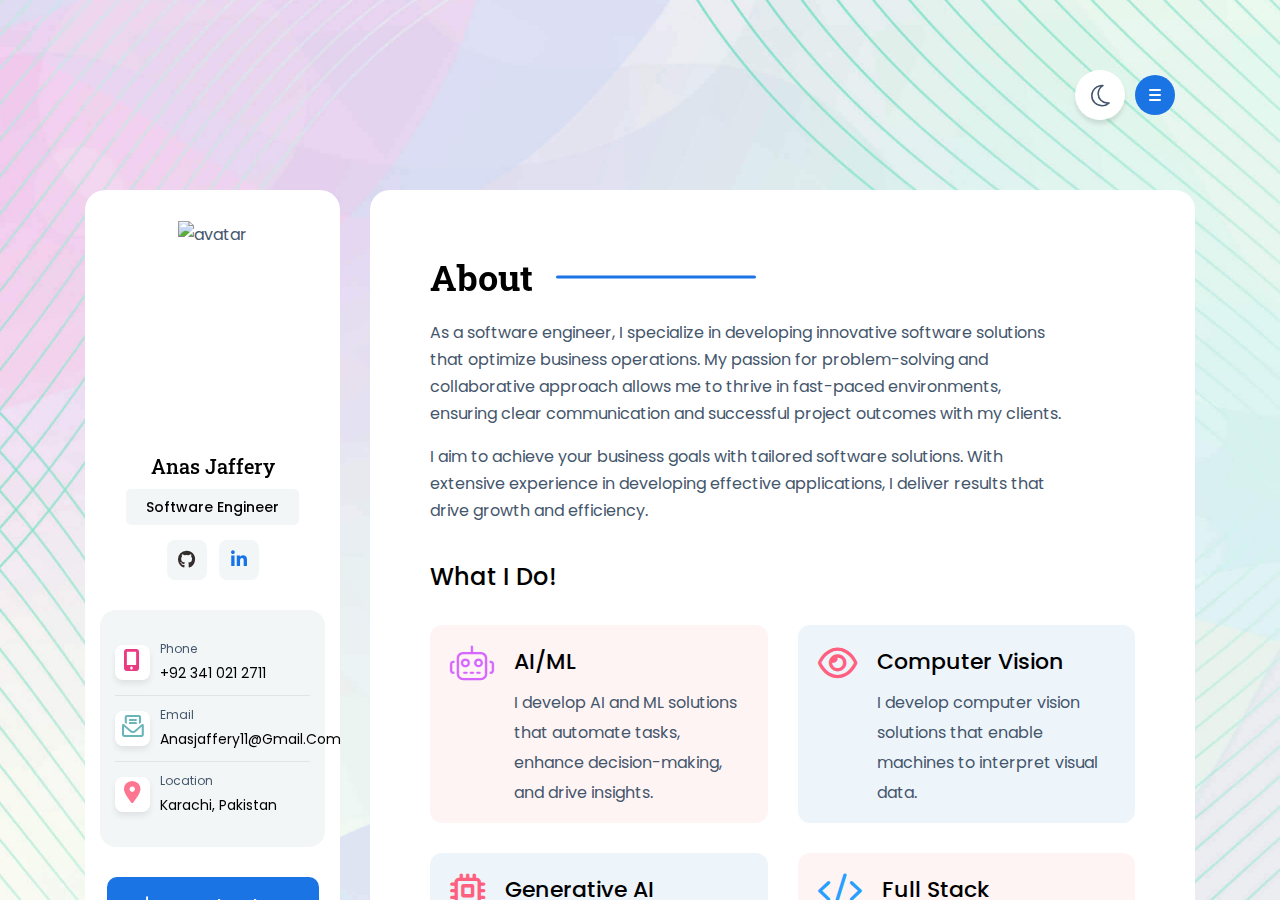
==== index.html @ a0712418 "My Portfolio" ====
<!Doctype html>
<html class="no-js" lang="zxx">
    <style>
        .shimmer-loader {
        position: fixed;
        top: 0;
        left: 0;
        width: 100%;
        height: 100%;
        background-color: #f0f0f0; /* Background color for the loader */
        display: flex;
        flex-direction: column;
        justify-content: center;
        align-items: center;
        z-index: 9999;
    }
    
    .shimmer-item {
        width: 80%;
        height: 20px;
        background-color: #e0e0e0;
        margin-bottom: 10px;
        position: relative;
        overflow: hidden;
    }
    
    .shimmer-item::before {
        content: "";
        position: absolute;
        top: 0;
        left: 0;
        width: 100%;
        height: 100%;
        background: linear-gradient(to right, #e0e0e0, #f0f0f0, #e0e0e0);
        background-size: 200% 200%;
        animation: shimmer 1.5s ease infinite;
    }
    
    @keyframes shimmer {
        0% {
            background-position: 0% 50%;
        }
        50% {
            background-position: 100% 50%;
        }
        100% {
            background-position: 0% 50%;
        }
    }
    </style>
    <script>
        document.addEventListener("DOMContentLoaded", function() {
        const loader = document.getElementById('shimmer-loader');
    
        window.onload = function() {
            loader.style.display = 'none';
        };
    });
    </script>
<head>
    <meta charset="utf-8">
    <meta http-equiv="x-ua-compatible" content="ie=edge">
    <title> Anas Jaffery  - Home Page</title>
    <meta name="description" content="">
    <meta name="viewport" content="width=device-width, initial-scale=1">
    <link rel="shortcut icon" type="image/x-icon" href="assets/img/favicon.png">
    <!-- Place favicon.ico in the root directory -->

    <!-- CSS here -->
    <link rel="stylesheet" href="assets/css/bootstrap.min.css">
    <link rel="stylesheet" href="assets/css/animate.min.css">
    <link rel="stylesheet" href="assets/css/fontawesome.min.css">
    <link rel="stylesheet" href="assets/css/all.min.css">
    <link rel="stylesheet" href="assets/css/odometer.min.css">
    <link rel="stylesheet" href="assets/css/jquery.modal.min.css">
    <link rel="stylesheet" href="assets/css/meanmenu.css">
    <link rel="stylesheet" href="assets/css/swipper.css">
    <link rel="stylesheet" href="assets/css/main.css">
</head>

<body>

    <div class="page-wrapper home-1" data-background="assets/img/bg/page-bg-1.jpg">

        <!-- PRELOADER -->
        <div id="shimmer-loader" class="shimmer-loader">
            <div class="shimmer-item"></div>
            <div class="shimmer-item"></div>
            <div class="shimmer-item"></div>
            <div class="shimmer-item"></div>
        </div>
            <!-- /PRELOADER -->

        <!-- header-start -->
        <div class="bostami-header-area mb-30 z-index-5">
            <div class="container">
                <div class="bostami-header-wrap">
                    <div class="row align-items-center">

                        <!-- logo -->
                        <div class="col-6">
                            <div class="bostami-header-logo">
                                <a class="site-logo" href="../index.html">
                                    <!-- <img src="assets/img/logo/logo-2.png" alt=""> -->
                                </a>
                            </div>
                        </div>

                        <!-- menu btn -->
                        <div class="col-6">
                            <div class="bostami-header-menu-btn text-right">
                                <div class="dark-btn dark-btn-stored dark-btn-icon">
                                    <i class="fa-light fa-moon"></i>
                                    <i class="fa-light fa-sun"></i>
                                </div>
                                <div class="menu-btn toggle_menu">
                                    <span></span>
                                    <span></span>
                                    <span></span>
                                </div>
                            </div>
                        </div>

                    </div>
                </div>

                <!-- mobile menu -->
                <div class="mobile-menu-wrap">
                    <div class="mobile-menu mobile_menu">
                    </div>
                </div>

            </div>
        </div>
        <!-- header-end -->

        <div class="container z-index-3">
            <div class="row">

                <!-- parsonal-info-start -->
                <div class="col-xxl-3 col-xl-3">
                    <div class="bostami-parsonal-info-area">
                        <div class="bostami-parsonal-info-wrap">

                            <!-- img -->
                            <div class="bostami-parsonal-info-img">
                                <img src="assets/img/parsonal-info/parson-img-1.png" alt="avatar">
                            </div>

                            <!-- name -->
                            <h4 class="bostami-parsonal-info-name">
                                <a href="#"> Anas Jaffery </a>
                            </h4>
                            <span class="bostami-parsonal-info-bio mb-15">Software Engineer</span>

                            <!-- socail link -->
                            <ul class="bostami-parsonal-info-social-link mb-30">
                                <!-- <li>
                                    <a href="#" class="facebook">
                                        <i class="fa-brands fa-facebook-f"></i>
                                    </a>
                                </li>
                                <li>
                                    <a href="#" class="twitter">
                                        <i class="fa-brands fa-twitter"></i>
                                    </a>
                                </li> -->
                                <li>
                                    <a href="https://github.com/Anas-Jaffery" class="instagram">
                                        <i class="fa-brands fa-github"></i>
                                    </a>
                                </li>
                                <li>
                                    <a href="http://linkedin.com/in/anas-jaffery-8995a21b2" class="linkedin">
                                        <i class="fa-brands fa-linkedin-in"></i>
                                    </a>
                                </li>
                            </ul>

                            <!-- contact -->
                            <div class="bostami-parsonal-info-contact mb-30">
                                <div class="bostami-parsonal-info-contact-item phone">
                                    <div class="icon">
                                        <i class="fa-solid fa-mobile-screen-button"></i>
                                    </div>
                                    <div class="text">
                                        <span>Phone</span>
                                        <p>+92 341 021 2711</p>
                                    </div>
                                </div>


                                <div class="bostami-parsonal-info-contact-item email">
                                    <div class="icon">
                                        <i class="fa-regular fa-envelope-open-text"></i>
                                    </div>
                                    <div class="text">
                                        <span>Email</span>
                                        <p>anasjaffery11@gmail.Com</p>
                                    </div>
                                </div>

                                <div class="bostami-parsonal-info-contact-item location">
                                    <div class="icon">
                                        <i class="fa-solid fa-location-dot"></i>
                                    </div>
                                    <div class="text">
                                        <span>Location</span>
                                        <p>Karachi, Pakistan

</p>
                                    </div>
                                </div>

                                <!-- <div class="bostami-parsonal-info-contact-item calendar">
                                    <div class="icon">
                                        <i class="fa-light fa-calendar-days"></i>
                                    </div>
                                    <div class="text">
                                        <span>Birthday</span>
                                        <p>August 20, 2002</p>
                                    </div>
                                </div> -->
                            </div>

                            <!-- cv button -->
                            <div class="bostami-parsonal-info-btn">
                                <a class="btn-1" href="anas_jaffery_resume.pdf">
                                    <span class="icon">
                                        <i class="fa-regular fa-download"></i>
                                    </span>
                                    Download CV
                                </a>
                            </div>

                        </div>
                    </div>
                </div>
                <!-- personal-info-end -->

                <!-- about-page-start -->
                <div class="col-xxl-8 col-xl-9">
                    <div class="bostami-page-content-wrap">

                        <!-- page title -->
                        <div class="section-wrapper pl-60 pr-60 pt-60">
                            <div class="bostami-page-title-wrap mb-35">
                                <h2 class="page-title">about</h2>
                                <p>As a software engineer, I specialize in developing innovative software solutions that optimize business operations. My passion for problem-solving and collaborative approach allows me to thrive in fast-paced environments, ensuring clear communication and successful project outcomes with my clients.
                                </p>
                                <p>I aim to achieve your business goals with tailored software solutions. With extensive experience in developing effective applications, I deliver results that drive growth and efficiency.
                                </p>
                            </div>
                        </div>

                        <!-- what-do -->
                        <div class="section-wrapper pl-60 pr-60">

                            <div class="bostami-section-title-wrap mb-30">
                                <h3 class="section-title">What I do!</h3>
                            </div>

                            <div class="bostami-what-do-wrap mb-30">
                                <div class="row">

                                    <!-- single item -->
                                    <div class="col-xxl-6 col-xl-6 col-lg-6">
                                        <div class="bostami-what-do-item bg-prink">
                                            <div class="icon">
                                                <i class="fa-light fa-robot"></i>
                                            </div>
                                            <div class="text">
                                                <h4 class="title">AI/ML</h4>
                                                <p>I develop AI and ML solutions that automate tasks, enhance decision-making, and drive insights.
                                                </p>
                                            </div>
                                        </div>
                                    </div>
                                    <!-- single item -->
                                    <div class="col-xxl-6 col-xl-6 col-lg-6">
                                        <div class="bostami-what-do-item bg-catkrill">
                                            <div class="icon">
                                                <i class="fa-regular fa-eye"></i>
                                            </div>
                                            <div class="text">
                                                <h4 class="title">Computer Vision</h4>
                                                <p>I develop computer vision solutions that enable machines to interpret visual data.
                                                </p>
                                            </div>
                                        </div>
                                    </div>
                                    <!-- single item -->
                                    <div class="col-xxl-6 col-xl-6 col-lg-6">
                                        <div class="bostami-what-do-item  bg-catkrill">
                                            <div class="icon">
                                                <i class="fa-regular fa-microchip"></i>
                                            </div>
                                            <div class="text">
                                                <h4 class="title">Generative AI</h4>
                                                <p>I create generative AI solutions that automate content creation, enhance creativity, and drive business growth effectively
                                                </p>
                                                <p>
                                                </p>
                                            </div>
                                        </div>
                                    </div>
                                    <!-- single item -->
                                    <div class="col-xxl-6 col-xl-6 col-lg-6">
                                        <div class="bostami-what-do-item bg-prink bg-blue">
                                            <div class="icon">
                                                <i class="fa-regular fa-code"></i>
                                            </div>
                                            <div class="text">
                                                <h4 class="title">Full Stack Development</h4>
                                                <p>I create innovative full stack applications that enhance user experience, improve functionality, and drive business growth effectively.
                                                </p>
                                            </div>
                                        </div>
                                    </div>

                                </div>
                            </div>

                        </div>

                        <!-- client -->
                        <div class="section-wrapper bg-light-white-2 pt-45 pb-60 pl-60 pr-60">

                            <!-- <div class="bostami-section-title-wrap text-center mb-50">
                                <h3 class="section-title">client</h3>
                            </div> -->

                            <!-- <div class="bostami-client-slider">
                                <div class="swiper-container client_slide_active">
                                    <div class="swiper-wrapper">

                                        <div class="swiper-slide">
                                            <img class="bostami-client-slider-logo"
                                                src="assets/img/client/client-logo-1.png" alt="">
                                        </div>

                                        <div class="swiper-slide">
                                            <img class="bostami-client-slider-logo"
                                                src="assets/img/client/client-logo-2.png" alt="">
                                        </div>

                                        <div class="swiper-slide">
                                            <img class="bostami-client-slider-logo"
                                                src="assets/img/client/client-logo-3.png" alt="">
                                        </div>
                                        <div class="swiper-slide">
                                            <img class="bostami-client-slider-logo"
                                                src="assets/img/client/client-logo-4.png" alt="">
                                        </div>

                                    </div>
                                </div>
                            </div>
 -->
                        </div>

                        <!-- footer copyright -->

                    </div>
                </div>
                <!-- about-page-end -->

                <!-- main-menu-start -->
                <div class="col-xxl-1 d-xxl-block d-none">
                    <div class="bostami-main-menu-wrap">
                        <nav class="bastami-main-menu main_menu">
                            <ul>
                                <li class="active">
                                    <a href="index.html">
                                        <span>
                                            <i class="fa-light fa-address-card"></i>
                                        </span>
                                        about
                                    </a>
                                </li>
                                <li>
                                    <a href="resume.html">
                                        <span>
                                            <i class="fa-light fa-file-user"></i>
                                        </span>
                                        Background
                                    </a>
                                </li>
                                <li>
                                    <a href="portfolio.html">
                                        <span>
                                            <i class="fa-light fa-briefcase"></i>
                                        </span>
                                        Projects
                                    </a>
                                </li>
                                <!-- <li>
                                    <a href="blog.html">
                                        <span>
                                            <i class="fa-light fa-newspaper"></i>
                                        </span>
                                        Blogs
                                    </a>
                                </li> -->
                                <li>
                                    <a href="contact.html">
                                        <span>
                                            <i class="fa-light fa-address-book"></i>
                                        </span>
                                        contact
                                    </a>
                                </li>
                            </ul>
                        </nav>
                    </div>
                </div>
                <!-- main-menu-end -->
            </div>
        </div>

    </div>

    <!-- JS here -->
    <script src="assets/js/jquery.min.js"></script>
    <script src="assets/js/bootstrap.bundle.min.js"></script>
    <script src="assets/js/swipper-bundle.min.js"></script>
    <script src="assets/js/jquery.meanmenu.min.js"></script>
    <script src="assets/js/wow.min.js"></script>
    <script src="assets/js/odometer.min.js"></script>
    <script src="assets/js/jquery.modal.min.js"></script>
    <script src="assets/js/appear.min.js"></script>
    <script src="assets/js/main.js"></script>
</body>

</html>
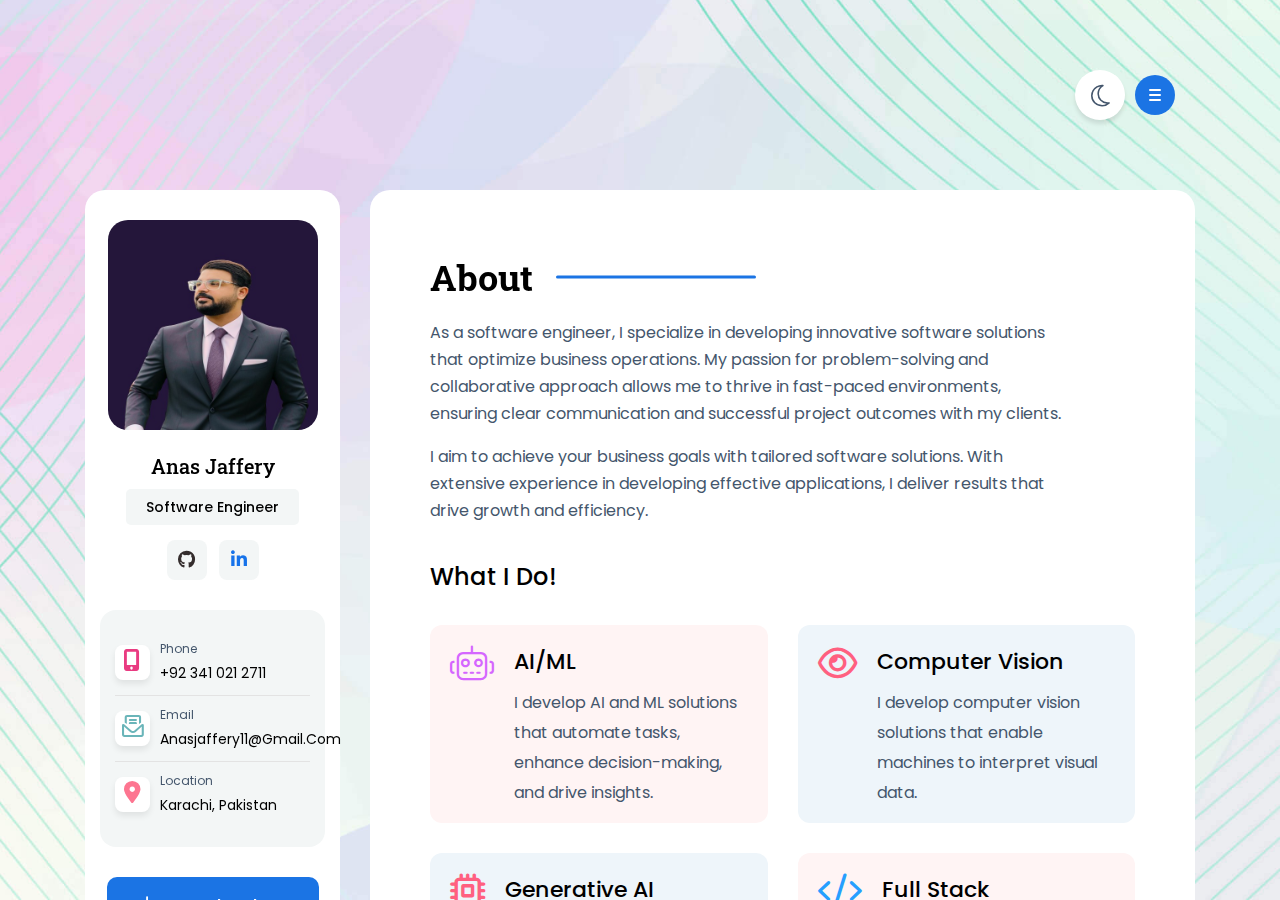
==== commit e9d31066: "Correct file extension" ====
--- a/index.html
+++ b/index.html
@@ -144,7 +144,7 @@
 
                             <!-- img -->
                             <div class="bostami-parsonal-info-img">
-                                <img src="assets/img/parsonal-info/parson-img-1.png" alt="avatar">
+                                <img src="assets/img/parsonal-info/parson-img-1.jpg" alt="avatar">
                             </div>
 
                             <!-- name -->
